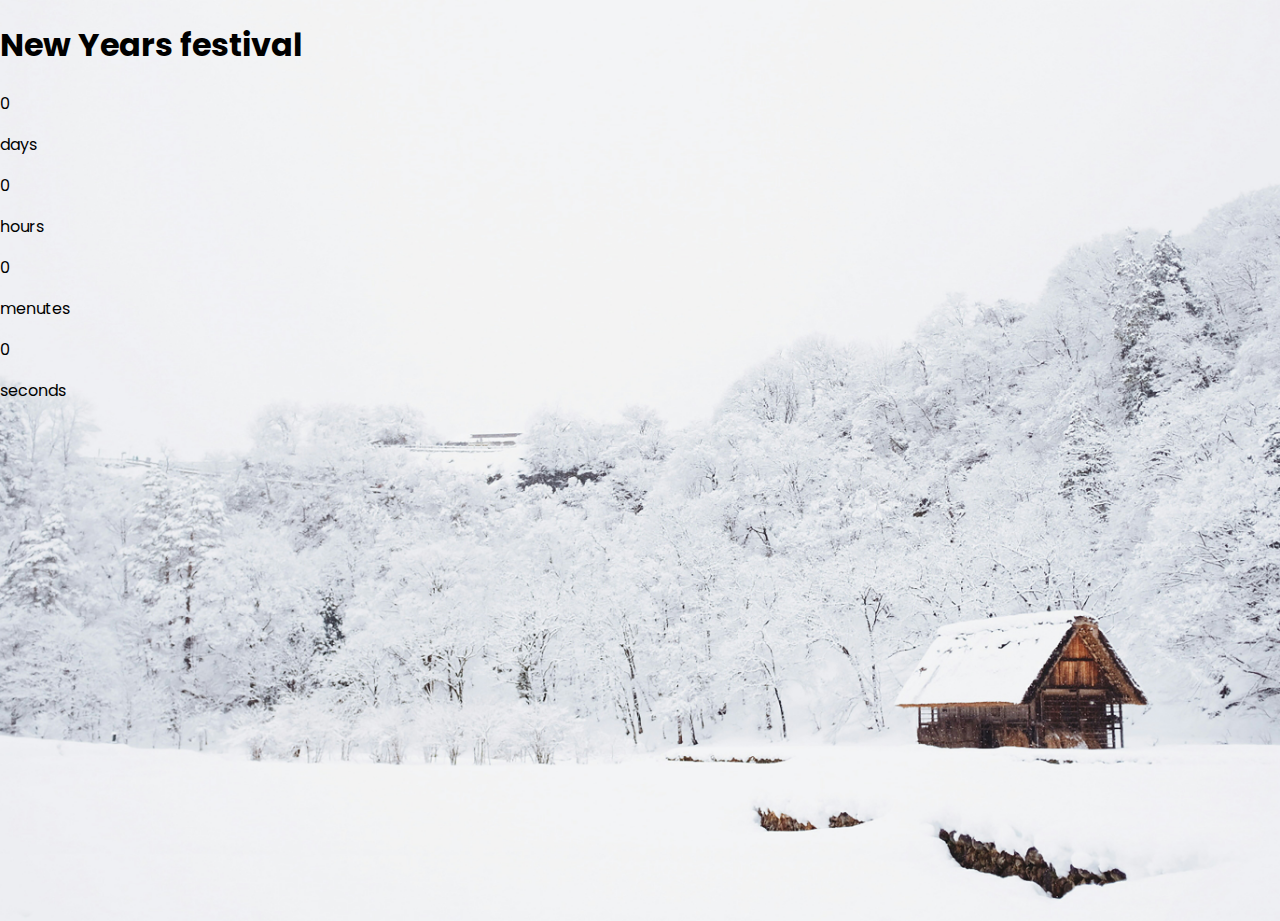
==== countDown/index.html @ 40cc677a "count-pro" ====
<!DOCTYPE html>
<html lang="en">
<head>
    <meta charset="UTF-8">
    <meta name="viewport" content="width=device-width, initial-scale=1.0">
    <title>COUNT DOWN TIMER</title>
    <link rel="stylesheet" href="style.css">
    <script src="script.js" defer></script>
</head>
<body>
    <h1>New Years festival</h1>
    <div class="countdown-container">
        <div class="days-cont">
            <p class="big-text" id="days">0</p>
            <span>days</span>
        </div>

        <div class="hours-cont">
            <p class="big-text" id="hours">0</p>
            <span>hours</span>
        </div>

        <div class="mins-cont">
            <p class="big-text" id="minutes">0</p>
            <span>menutes</span>
        </div>

        <div class="seconds-cont">
            <p class="big-text" id="seconds">0</p>
            <span>seconds</span>
        </div>
    </div>

  
      
</body>
</html>
---- countDown/style.css ----
@import url('https://fonts.googleapis.com/css2?family=Poppins:wght@200;400&display=swap');

*{
    box-sizing: border-box;
}

body {
    background-image: url("images/snow.jpg");
    background-size: cover;
    background-position: center, center ;
    background-repeat: no-repeat;
    font-family: 'Poppins', sans-serif;
    margin: 0;
    min-height: 100vh;
}
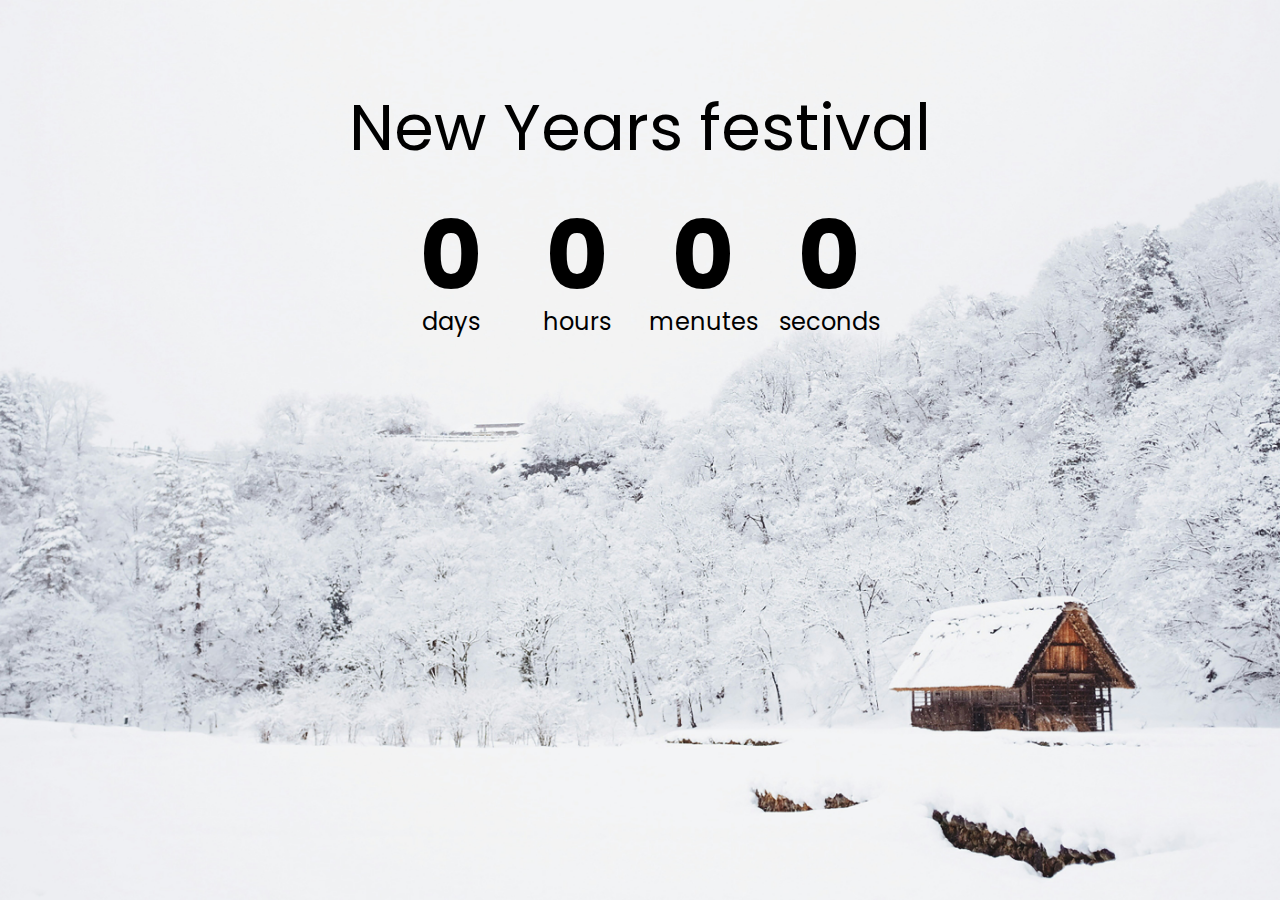
==== commit f885d009: "set timer" ====
--- a/countDown/index.html
+++ b/countDown/index.html
@@ -10,22 +10,22 @@
 <body>
     <h1>New Years festival</h1>
     <div class="countdown-container">
-        <div class="days-cont">
+        <div class="countdown-el  days-cont">
             <p class="big-text" id="days">0</p>
             <span>days</span>
         </div>
 
-        <div class="hours-cont">
+        <div class="countdown-el hours-cont">
             <p class="big-text" id="hours">0</p>
             <span>hours</span>
         </div>
 
-        <div class="mins-cont">
+        <div class="countdown-el mins-cont">
             <p class="big-text" id="minutes">0</p>
             <span>menutes</span>
         </div>
 
-        <div class="seconds-cont">
+        <div class="countdown-el seconds-cont">
             <p class="big-text" id="seconds">0</p>
             <span>seconds</span>
         </div>
--- a/countDown/style.css
+++ b/countDown/style.css
@@ -13,4 +13,29 @@
     font-family: 'Poppins', sans-serif;
     margin: 0;
     min-height: 100vh;
-}+    display: flex;
+    flex-direction: column;
+    align-items: center;
+}
+h1{
+    font-size: 4rem;
+    margin-top: 5rem;
+    font-weight: normal;
+}
+.countdown-container {
+    margin-top: -10px;
+    display: flex;
+}
+.big-text {
+    font-weight: bold;
+    font-size: 6rem;
+    line-height: 1;
+    margin: 0 2rem;
+}
+
+.countdown-el {
+  text-align: center; 
+}
+.countdown-el span {
+    font-size: 1.5rem;
+}
